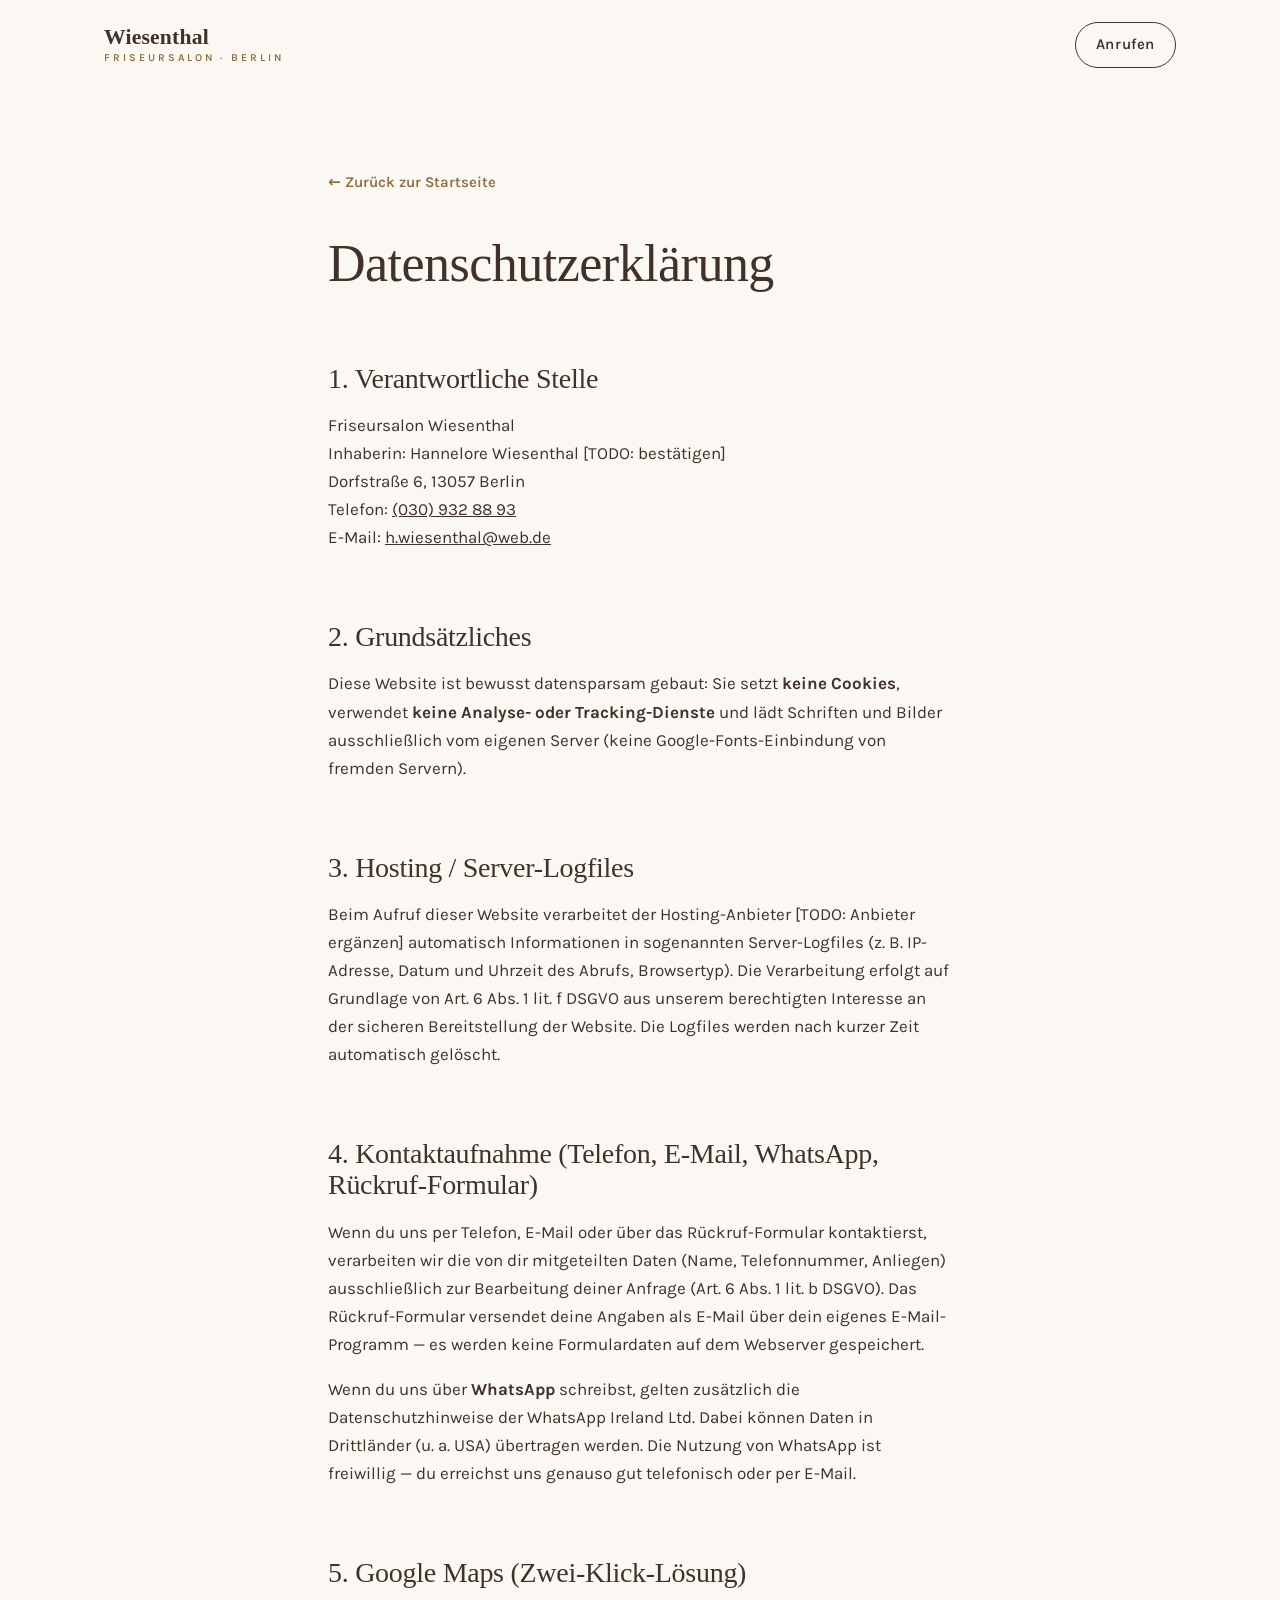
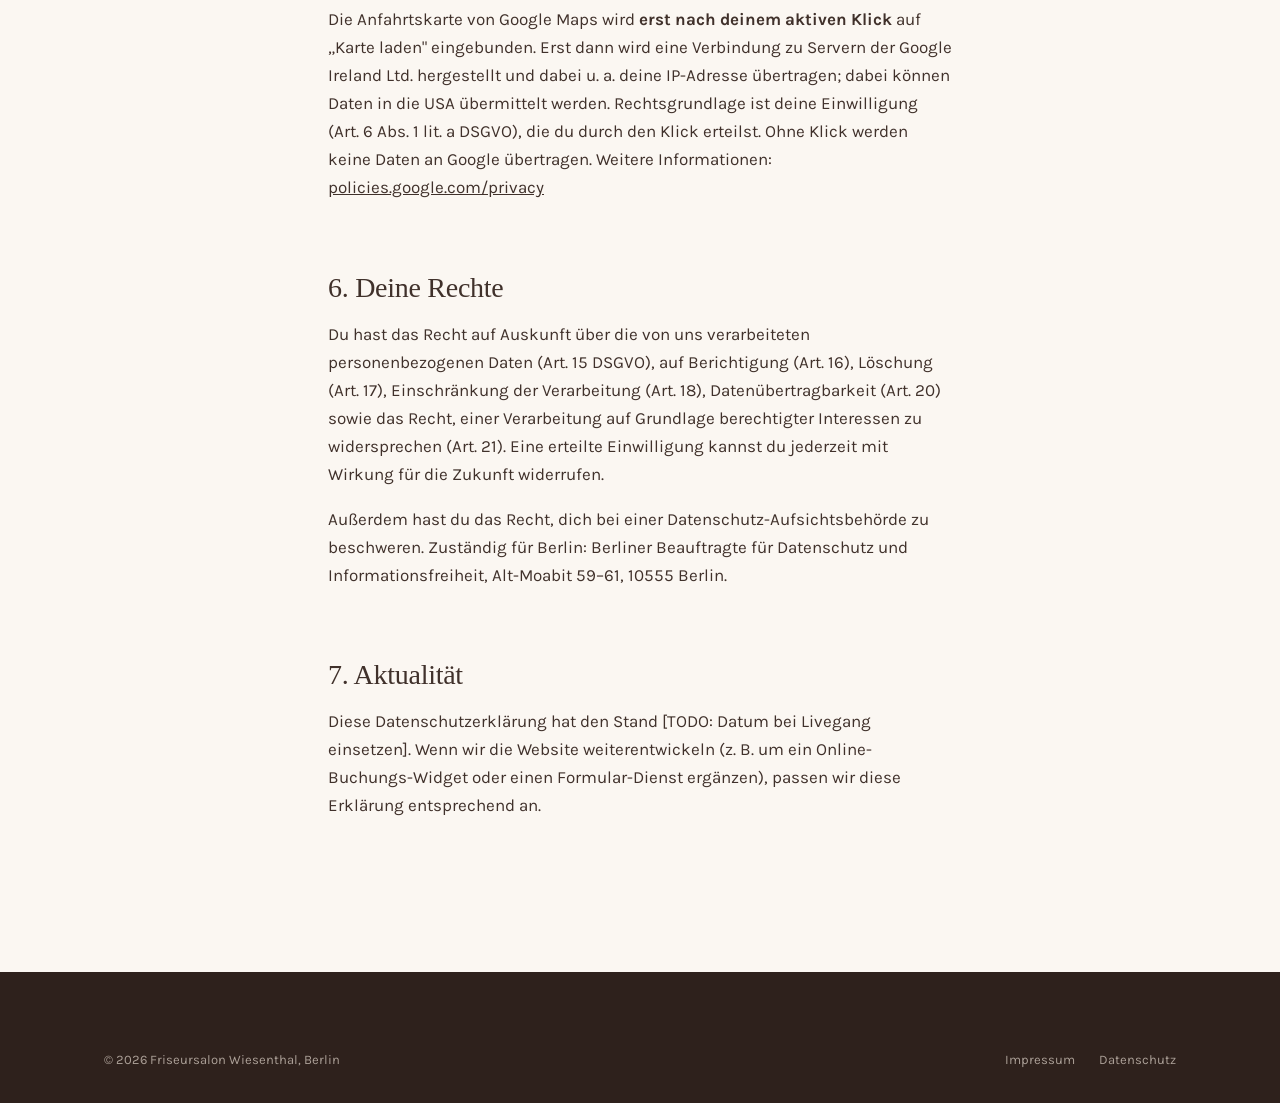
==== datenschutz.html @ a9b978da "Relaunch: Website Friseursalon Wiesenthal als statischer One-Pager - Design-System: Porzellan/Puderr" ====
<!DOCTYPE html>
<html lang="de">
<head>
  <meta charset="UTF-8">
  <meta name="viewport" content="width=device-width, initial-scale=1.0">
  <title>Datenschutzerklärung — Friseursalon Wiesenthal, Berlin-Falkenberg</title>
  <meta name="description" content="Datenschutzerklärung des Friseursalons Wiesenthal, Dorfstraße 6, 13057 Berlin-Falkenberg.">
  <meta name="robots" content="noindex, follow">
  <link rel="icon" href="favicon.svg" type="image/svg+xml">
  <link rel="stylesheet" href="css/style.css">
</head>
<body>

  <a class="skip-link" href="#main">Zum Inhalt springen</a>

  <header class="site-header">
    <div class="wrap header-inner">
      <a class="logo" href="index.html">
        Wiesenthal
        <span class="logo-sub">Friseursalon · Berlin</span>
      </a>
      <div class="header-ctas">
        <a class="btn btn--ghost tel-tooltip" href="tel:+49309328893" data-tel="(030) 932 88 93">Anrufen</a>
      </div>
    </div>
  </header>

  <main id="main" class="legal-page">
    <div class="wrap">
      <a class="back-link" href="index.html">← Zurück zur Startseite</a>
      <h1>Datenschutzerklärung</h1>

      <!-- TODO: KLÄREN MIT KUNDIN — Datenschutzerklärung der alten Seite war nicht
           abrufbar. Diese Fassung ist auf die tatsächlich eingesetzte Technik dieser
           Website zugeschnitten (keine Cookies, kein Tracking, Google Maps nur per
           Zwei-Klick, Formular per E-Mail). Vor Livegang rechtlich prüfen lassen und
           den Hosting-Anbieter ergänzen! -->

      <h2>1. Verantwortliche Stelle</h2>
      <p>
        Friseursalon Wiesenthal<br>
        Inhaberin: Hannelore Wiesenthal [TODO: bestätigen]<br>
        Dorfstraße 6, 13057 Berlin<br>
        Telefon: <a href="tel:+49309328893">(030) 932 88 93</a><br>
        E-Mail: <a href="mailto:h.wiesenthal@web.de">h.wiesenthal@web.de</a>
      </p>

      <h2>2. Grundsätzliches</h2>
      <p>
        Diese Website ist bewusst datensparsam gebaut: Sie setzt <strong>keine
        Cookies</strong>, verwendet <strong>keine Analyse- oder Tracking-Dienste</strong>
        und lädt Schriften und Bilder ausschließlich vom eigenen Server
        (keine Google-Fonts-Einbindung von fremden Servern).
      </p>

      <h2>3. Hosting / Server-Logfiles</h2>
      <!-- TODO: KLÄREN MIT KUNDIN — Hosting-Anbieter benennen und ggf. AV-Vertrag erwähnen -->
      <p>
        Beim Aufruf dieser Website verarbeitet der Hosting-Anbieter
        [TODO: Anbieter ergänzen] automatisch Informationen in sogenannten
        Server-Logfiles (z. B. IP-Adresse, Datum und Uhrzeit des Abrufs, Browsertyp).
        Die Verarbeitung erfolgt auf Grundlage von Art. 6 Abs. 1 lit. f DSGVO aus
        unserem berechtigten Interesse an der sicheren Bereitstellung der Website.
        Die Logfiles werden nach kurzer Zeit automatisch gelöscht.
      </p>

      <h2>4. Kontaktaufnahme (Telefon, E-Mail, WhatsApp, Rückruf-Formular)</h2>
      <p>
        Wenn du uns per Telefon, E-Mail oder über das Rückruf-Formular kontaktierst,
        verarbeiten wir die von dir mitgeteilten Daten (Name, Telefonnummer, Anliegen)
        ausschließlich zur Bearbeitung deiner Anfrage (Art. 6 Abs. 1 lit. b DSGVO).
        Das Rückruf-Formular versendet deine Angaben als E-Mail über dein eigenes
        E-Mail-Programm — es werden keine Formulardaten auf dem Webserver gespeichert.
      </p>
      <p>
        Wenn du uns über <strong>WhatsApp</strong> schreibst, gelten zusätzlich die
        Datenschutzhinweise der WhatsApp Ireland Ltd. Dabei können Daten in Drittländer
        (u. a. USA) übertragen werden. Die Nutzung von WhatsApp ist freiwillig —
        du erreichst uns genauso gut telefonisch oder per E-Mail.
      </p>

      <h2>5. Google Maps (Zwei-Klick-Lösung)</h2>
      <p>
        Die Anfahrtskarte von Google Maps wird <strong>erst nach deinem aktiven
        Klick</strong> auf „Karte laden" eingebunden. Erst dann wird eine Verbindung
        zu Servern der Google Ireland Ltd. hergestellt und dabei u. a. deine
        IP-Adresse übertragen; dabei können Daten in die USA übermittelt werden.
        Rechtsgrundlage ist deine Einwilligung (Art. 6 Abs. 1 lit. a DSGVO), die du
        durch den Klick erteilst. Ohne Klick werden keine Daten an Google übertragen.
        Weitere Informationen: <a href="https://policies.google.com/privacy?hl=de" target="_blank" rel="noopener">policies.google.com/privacy</a>
      </p>

      <h2>6. Deine Rechte</h2>
      <p>
        Du hast das Recht auf Auskunft über die von uns verarbeiteten personenbezogenen
        Daten (Art. 15 DSGVO), auf Berichtigung (Art. 16), Löschung (Art. 17),
        Einschränkung der Verarbeitung (Art. 18), Datenübertragbarkeit (Art. 20) sowie
        das Recht, einer Verarbeitung auf Grundlage berechtigter Interessen zu
        widersprechen (Art. 21). Eine erteilte Einwilligung kannst du jederzeit mit
        Wirkung für die Zukunft widerrufen.
      </p>
      <p>
        Außerdem hast du das Recht, dich bei einer Datenschutz-Aufsichtsbehörde zu
        beschweren. Zuständig für Berlin: Berliner Beauftragte für Datenschutz und
        Informationsfreiheit, Alt-Moabit 59–61, 10555 Berlin.
      </p>

      <h2>7. Aktualität</h2>
      <p>
        Diese Datenschutzerklärung hat den Stand [TODO: Datum bei Livegang einsetzen].
        Wenn wir die Website weiterentwickeln (z. B. um ein Online-Buchungs-Widget
        oder einen Formular-Dienst ergänzen), passen wir diese Erklärung entsprechend an.
      </p>
    </div>
  </main>

  <footer class="site-footer">
    <div class="wrap">
      <div class="footer-meta" style="border-top: 0; padding-top: 0">
        <p style="margin:0">© 2026 Friseursalon Wiesenthal, Berlin</p>
        <nav aria-label="Rechtliches">
          <a href="impressum.html">Impressum</a>
          <a href="datenschutz.html" aria-current="page">Datenschutz</a>
        </nav>
      </div>
    </div>
  </footer>

</body>
</html>
---- css/style.css ----
/* =====================================================================
   Friseursalon Wiesenthal — Berlin-Falkenberg
   Design-System: „Der kleine Urlaub beim Friseur"
   Porzellan · Puderrosé · Espresso · Champagner-Gold (nur Mikro-Details)
   ===================================================================== */

/* ---------- Fonts (self-hosted, DSGVO-konform — keine externen Requests) */
@font-face {
  font-family: 'Fraunces';
  src: url('../assets/fonts/fraunces-var.woff2') format('woff2-variations');
  font-weight: 300 700;
  font-style: normal;
  font-display: swap;
}
@font-face {
  font-family: 'Fraunces';
  src: url('../assets/fonts/fraunces-italic-var.woff2') format('woff2-variations');
  font-weight: 300 700;
  font-style: italic;
  font-display: swap;
}
@font-face {
  font-family: 'Karla';
  src: url('../assets/fonts/karla-var.woff2') format('woff2-variations');
  font-weight: 300 800;
  font-style: normal;
  font-display: swap;
}
@font-face {
  font-family: 'Great Vibes';
  src: url('../assets/fonts/great-vibes.woff2') format('woff2');
  font-weight: 400;
  font-style: normal;
  font-display: swap;
}

/* ---------- Design-Tokens */
:root {
  /* Farben */
  --porzellan: #FBF7F2;        /* Basis — warmes, sehr helles Porzellan */
  --porzellan-tief: #F5EDE4;   /* Sektions-Wechselton */
  --blush: #EDD9D2;            /* Puderrosé — Flächen hinter Bildern */
  --blush-hell: #F5E8E3;       /* Hover-Zustände, zarte Flächen */
  --blush-tief: #DDBFB4;       /* Bild-Hintergründe, Akzentflächen */
  --espresso: #40312B;         /* Text — warmes Espresso, kein Schwarz */
  --espresso-tief: #2E211C;    /* Footer, dunkle Flächen */
  --espresso-soft: #6E5A50;    /* Sekundärtext */
  --gold: #A8875A;             /* Champagner-Gold — NUR Linien, Icons, Sterne */
  --gold-text: #8A6D42;        /* Gold für kleinen Text (AA-tauglich auf Porzellan) */
  --linie: #E5D8CB;            /* Hairlines */

  /* Typografie */
  --font-display: 'Fraunces', Georgia, 'Times New Roman', serif;
  --font-body: 'Karla', 'Segoe UI', system-ui, sans-serif;
  --font-script: 'Great Vibes', cursive;

  /* Skala (fluid) */
  --text-xs: 0.8125rem;
  --text-sm: 0.9375rem;
  --text-base: 1.0625rem;
  --text-lg: clamp(1.125rem, 1rem + 0.6vw, 1.375rem);
  --text-h3: clamp(1.375rem, 1.2rem + 0.9vw, 1.75rem);
  --text-h2: clamp(2rem, 1.5rem + 2.2vw, 3.25rem);
  --text-h1: clamp(2.5rem, 1.8rem + 3.6vw, 4.5rem);

  /* Rhythmus */
  --space-section: clamp(4.5rem, 3rem + 7vw, 8.5rem);
  --content-max: 72rem;
  --pad-x: clamp(1.25rem, 4vw, 2.5rem);

  /* Signature: die Arch-Maske — „Tür in die Wohlfühloase" */
  --arch: 999px 999px 24px 24px / 55% 55% 24px 24px;

  /* Motion (Prinzip: kurz, ease-out, transform/opacity, Feedback statt Show) */
  --ease-out: cubic-bezier(0.22, 1, 0.36, 1);
  --dur-fast: 150ms;
  --dur-base: 200ms;
  --dur-reveal: 250ms;
}

/* ---------- Reset & Basis */
*, *::before, *::after { box-sizing: border-box; }

html {
  scroll-behavior: smooth;
  /* Sticky-Header-Höhe bei Anker-Sprüngen berücksichtigen */
  scroll-padding-top: 5.5rem;
}

body {
  margin: 0;
  font-family: var(--font-body);
  font-size: var(--text-base);
  font-weight: 400;
  line-height: 1.65;
  color: var(--espresso);
  background: var(--porzellan);
  -webkit-font-smoothing: antialiased;
  text-rendering: optimizeLegibility;
}

img { max-width: 100%; height: auto; display: block; }

h1, h2, h3 {
  font-family: var(--font-display);
  font-weight: 500;
  line-height: 1.12;
  margin: 0 0 0.6em;
  letter-spacing: -0.01em;
}
h1 { font-size: var(--text-h1); }
h2 { font-size: var(--text-h2); }
h3 { font-size: var(--text-h3); }

p { margin: 0 0 1em; }
a { color: inherit; }

/* Sichtbarer Fokus-Ring — überall, warm statt Browser-Blau */
:focus-visible {
  outline: 2px solid var(--gold-text);
  outline-offset: 3px;
  border-radius: 2px;
}

::selection { background: var(--blush); color: var(--espresso-tief); }

/* Skip-Link */
.skip-link {
  position: absolute;
  top: -100%;
  left: 1rem;
  z-index: 200;
  padding: 0.6rem 1.2rem;
  background: var(--espresso);
  color: var(--porzellan);
  border-radius: 999px;
  text-decoration: none;
}
.skip-link:focus { top: 0.75rem; }

.wrap {
  max-width: var(--content-max);
  margin-inline: auto;
  padding-inline: var(--pad-x);
}

/* Script-Akzent — NUR für einzelne emotionale Worte */
.script {
  font-family: var(--font-script);
  font-weight: 400;
  font-style: normal;
  letter-spacing: 0;
  color: var(--gold-text);
}

/* Sektions-Eyebrow: kleine Gold-Zeile über Headlines */
.eyebrow {
  display: inline-flex;
  align-items: center;
  gap: 0.75rem;
  font-size: var(--text-xs);
  font-weight: 600;
  letter-spacing: 0.22em;
  text-transform: uppercase;
  color: var(--gold-text);
  margin-bottom: 1.1rem;
}
.eyebrow::before {
  content: '';
  width: 2.25rem;
  height: 1px;
  background: var(--gold);
}

section { padding-block: var(--space-section); }

/* ---------- Scroll-Reveal (JS setzt .is-visible; einmalig) */
.reveal {
  opacity: 0;
  transform: translateY(12px);
  transition: opacity var(--dur-reveal) var(--ease-out), transform var(--dur-reveal) var(--ease-out);
}
.reveal.is-visible { opacity: 1; transform: none; }
/* Ohne JS: alles sichtbar */
.no-js .reveal { opacity: 1; transform: none; }

/* =====================================================================
   BUTTONS
   ===================================================================== */
.btn {
  display: inline-flex;
  align-items: center;
  justify-content: center;
  gap: 0.55rem;
  padding: 0.85rem 1.75rem;
  border: 1px solid transparent;
  border-radius: 999px;
  font-family: var(--font-body);
  font-size: var(--text-sm);
  font-weight: 600;
  letter-spacing: 0.04em;
  text-decoration: none;
  cursor: pointer;
  background: none;
  color: var(--espresso);
  transition: transform var(--dur-fast) var(--ease-out),
              box-shadow var(--dur-fast) var(--ease-out),
              background-color var(--dur-fast) var(--ease-out),
              border-color var(--dur-fast) var(--ease-out);
}
.btn:hover {
  transform: translateY(-2px);
  box-shadow: 0 10px 24px -12px rgba(64, 49, 43, 0.35);
}
.btn:active { transform: translateY(0); box-shadow: 0 3px 10px -8px rgba(64, 49, 43, 0.3); }

.btn--primary { background: var(--espresso); color: var(--porzellan); }
.btn--primary:hover { background: var(--espresso-tief); }

.btn--ghost { border-color: var(--espresso); }
.btn--ghost:hover { background: var(--blush-hell); }

.btn--light { background: var(--porzellan); color: var(--espresso); }

.btn .icon { width: 1.05em; height: 1.05em; flex: none; }

/* Desktop-Tooltip am Anruf-Button: Nummer sichtbar & kopierbar */
.tel-tooltip { position: relative; }
.tel-tooltip::after {
  content: attr(data-tel);
  position: absolute;
  top: calc(100% + 0.6rem);
  left: 50%;
  translate: -50% 4px;
  padding: 0.4rem 0.9rem;
  background: var(--espresso-tief);
  color: var(--porzellan);
  font-size: var(--text-xs);
  letter-spacing: 0.08em;
  white-space: nowrap;
  border-radius: 999px;
  opacity: 0;
  pointer-events: none;
  transition: opacity var(--dur-fast) var(--ease-out), translate var(--dur-fast) var(--ease-out);
}
@media (hover: hover) {
  .tel-tooltip:hover::after, .tel-tooltip:focus-visible::after {
    opacity: 1;
    translate: -50% 0;
  }
}

/* =====================================================================
   HEADER (sticky, schrumpft beim Scrollen)
   ===================================================================== */
.site-header {
  position: sticky;
  top: 0;
  z-index: 100;
  background: rgba(251, 247, 242, 0.92);
  backdrop-filter: blur(10px);
  -webkit-backdrop-filter: blur(10px);
  border-bottom: 1px solid transparent;
  transition: border-color var(--dur-base) var(--ease-out);
}
.site-header.is-scrolled { border-bottom-color: var(--linie); }

.header-inner {
  display: flex;
  align-items: center;
  justify-content: space-between;
  gap: 1.5rem;
  padding-block: 1.35rem;
  transition: padding var(--dur-base) var(--ease-out);
}
.site-header.is-scrolled .header-inner { padding-block: 0.8rem; }

.logo {
  font-family: var(--font-display);
  font-size: 1.35rem;
  font-weight: 600;
  letter-spacing: 0.01em;
  text-decoration: none;
  line-height: 1.1;
}
.logo .logo-sub {
  display: block;
  font-family: var(--font-body);
  font-size: 0.66rem;
  font-weight: 600;
  letter-spacing: 0.28em;
  text-transform: uppercase;
  color: var(--gold-text);
  margin-top: 0.15rem;
}

.main-nav ul {
  display: flex;
  gap: clamp(1rem, 2.5vw, 2.25rem);
  list-style: none;
  margin: 0;
  padding: 0;
}
.main-nav a {
  position: relative;
  text-decoration: none;
  font-size: var(--text-sm);
  font-weight: 500;
  letter-spacing: 0.05em;
  padding-block: 0.35rem;
}
.main-nav a::after {
  content: '';
  position: absolute;
  left: 0; right: 0; bottom: 0;
  height: 1px;
  background: var(--gold);
  transform: scaleX(0);
  transform-origin: left;
  transition: transform var(--dur-base) var(--ease-out);
}
.main-nav a:hover::after { transform: scaleX(1); }

.header-ctas { display: flex; align-items: center; gap: 0.6rem; }
.header-ctas .btn { padding: 0.6rem 1.25rem; }

/* Mobile Navigation */
.nav-toggle {
  display: none;
  flex-direction: column;
  justify-content: center;
  gap: 5px;
  width: 44px;
  height: 44px;
  padding: 10px;
  background: none;
  border: 0;
  cursor: pointer;
}
.nav-toggle span {
  display: block;
  height: 2px;
  background: var(--espresso);
  border-radius: 2px;
  transition: transform var(--dur-base) var(--ease-out), opacity var(--dur-fast) var(--ease-out);
}
.nav-toggle[aria-expanded="true"] span:nth-child(1) { transform: translateY(7px) rotate(45deg); }
.nav-toggle[aria-expanded="true"] span:nth-child(2) { opacity: 0; }
.nav-toggle[aria-expanded="true"] span:nth-child(3) { transform: translateY(-7px) rotate(-45deg); }

@media (max-width: 56rem) {
  .nav-toggle { display: flex; }
  .header-ctas .btn--wa, .header-ctas .btn-label { display: none; }
  .header-ctas .btn { padding: 0.6rem 0.85rem; }
  .main-nav {
    position: absolute;
    top: 100%;
    left: 0; right: 0;
    background: var(--porzellan);
    border-bottom: 1px solid var(--linie);
    padding: 0.75rem var(--pad-x) 1.5rem;
    opacity: 0;
    transform: translateY(-6px);
    visibility: hidden;
    transition: opacity var(--dur-base) var(--ease-out), transform var(--dur-base) var(--ease-out), visibility 0s linear var(--dur-base);
  }
  .main-nav.is-open {
    opacity: 1;
    transform: none;
    visibility: visible;
    transition: opacity var(--dur-base) var(--ease-out), transform var(--dur-base) var(--ease-out);
  }
  .main-nav ul { flex-direction: column; gap: 0; }
  .main-nav a {
    display: block;
    padding: 0.85rem 0;
    font-size: 1.1rem;
    font-family: var(--font-display);
    border-bottom: 1px solid var(--linie);
  }
  .main-nav a::after { display: none; }
}

/* =====================================================================
   HERO
   ===================================================================== */
.hero {
  position: relative;
  min-height: clamp(34rem, 92svh, 52rem);
  display: flex;
  align-items: center;
  padding-block: clamp(5rem, 10vh, 8rem);
  overflow: hidden;
  isolation: isolate;
}
.hero-media {
  position: absolute;
  inset: 0;
  z-index: -2;
}
.hero-media img {
  width: 100%;
  height: 100%;
  object-fit: cover;
}
/* Weicher Ivory-Verlauf über dem Bild — Lesbarkeit links */
.hero::before {
  content: '';
  position: absolute;
  inset: 0;
  z-index: -1;
  background:
    linear-gradient(105deg, rgba(251, 247, 242, 0.96) 0%, rgba(251, 247, 242, 0.82) 38%, rgba(251, 247, 242, 0.25) 72%, rgba(251, 247, 242, 0.05) 100%),
    linear-gradient(to top, rgba(251, 247, 242, 0.85) 0%, rgba(251, 247, 242, 0) 30%);
}

.hero-content { max-width: 38rem; }

.hero-kicker {
  font-family: var(--font-script);
  font-size: clamp(1.6rem, 1.2rem + 1.6vw, 2.4rem);
  color: var(--gold-text);
  display: block;
  margin-bottom: 0.4rem;
  /* Script-Zeile über der Headline */
}
.hero h1 { margin-bottom: 0.5em; }
.hero h1 .script {
  font-size: 1.18em;
  line-height: 0.9;
  display: inline-block;
  padding-right: 0.12em; /* Great-Vibes-Schwung nicht abschneiden */
}
.hero-sub {
  font-size: var(--text-lg);
  color: var(--espresso-soft);
  max-width: 30rem;
  margin-bottom: 2rem;
}
.hero-ctas { display: flex; flex-wrap: wrap; gap: 0.8rem; margin-bottom: 2.25rem; }

/* Trust-Element: echte Google-Rezension */
.hero-trust {
  display: flex;
  align-items: flex-start;
  gap: 0.9rem;
  max-width: 30rem;
  padding-top: 1.5rem;
  border-top: 1px solid var(--linie);
}
.stars { display: inline-flex; gap: 2px; flex: none; margin-top: 0.2rem; }
.stars svg { width: 15px; height: 15px; fill: var(--gold); }
.hero-trust blockquote { margin: 0; font-size: var(--text-sm); }
.hero-trust cite {
  display: block;
  margin-top: 0.3rem;
  font-style: normal;
  font-size: var(--text-xs);
  letter-spacing: 0.06em;
  color: var(--espresso-soft);
}

/* Hero-Load-Sequenz: JS entfernt .is-loading vom body */
.hero-media img {
  transition: transform 600ms var(--ease-out), opacity 600ms var(--ease-out);
}
.is-loading .hero-media img { opacity: 0; transform: scale(1.03); }
.hero-seq {
  transition: transform 400ms var(--ease-out), opacity 400ms var(--ease-out);
  transition-delay: calc(180ms + var(--seq, 0) * 80ms);
}
.is-loading .hero-seq { opacity: 0; transform: translateY(16px); }

/* =====================================================================
   SALON / ÜBER UNS
   ===================================================================== */
.salon-grid {
  display: grid;
  grid-template-columns: minmax(0, 1.05fr) minmax(0, 1fr);
  gap: clamp(2.5rem, 5vw, 5.5rem);
  align-items: center;
}
.salon-text .lead {
  font-family: var(--font-display);
  font-size: var(--text-lg);
  font-style: italic;
  color: var(--espresso-soft);
}

/* Versetzte Arch-Bilder mit Puderrosé-Fläche dahinter */
.salon-visual {
  position: relative;
  display: grid;
  grid-template-columns: repeat(12, 1fr);
  align-items: end;
}
.salon-visual::before {
  content: '';
  position: absolute;
  inset: 12% -6% -8% 20%;
  background: var(--blush);
  border-radius: var(--arch);
  z-index: 0;
}
.arch {
  border-radius: var(--arch);
  overflow: hidden;
  background: var(--blush-hell);
}
.arch img { width: 100%; height: 100%; object-fit: cover; }
.salon-visual .arch-a { grid-column: 1 / 8; grid-row: 1; z-index: 1; aspect-ratio: 4 / 5.4; }
.salon-visual .arch-b { grid-column: 7 / 13; grid-row: 1; z-index: 2; aspect-ratio: 4 / 5.4; margin-bottom: -14%; box-shadow: 0 24px 48px -24px rgba(64, 49, 43, 0.35); }

.usp-list {
  list-style: none;
  margin: 2.25rem 0 0;
  padding: 0;
  display: grid;
  gap: 0.9rem;
}
.usp-list li { display: flex; align-items: center; gap: 0.9rem; font-weight: 500; }
.usp-list .icon {
  width: 2.4rem; height: 2.4rem;
  flex: none;
  display: grid;
  place-items: center;
  border: 1px solid var(--gold);
  border-radius: 50%;
  color: var(--gold-text);
}
.usp-list .icon svg { width: 1.1rem; height: 1.1rem; }

.motto {
  margin-top: 2.5rem;
  padding: 1.5rem 1.75rem;
  background: var(--blush-hell);
  border-radius: 20px;
  font-family: var(--font-display);
  font-style: italic;
  font-size: var(--text-lg);
  color: var(--espresso);
}
.motto p { margin: 0; }

@media (max-width: 56rem) {
  .salon-grid { grid-template-columns: 1fr; }
  .salon-visual { margin-top: 1rem; max-width: 30rem; }
}

/* =====================================================================
   LEISTUNGEN — nummerierte, expandierende Liste
   ===================================================================== */
.services { background: var(--porzellan-tief); }
.services-intro { max-width: 44rem; margin-bottom: 3rem; }

.service-list { border-top: 1px solid var(--linie); }
.service-item { border-bottom: 1px solid var(--linie); }

.service-trigger {
  display: grid;
  grid-template-columns: auto 1fr auto auto;
  align-items: baseline;
  gap: clamp(1rem, 3vw, 2.5rem);
  width: 100%;
  padding: 1.6rem 0.25rem;
  background: none;
  border: 0;
  cursor: pointer;
  text-align: left;
  font-family: inherit;
  color: inherit;
  transition: background-color var(--dur-fast) var(--ease-out);
}
.service-trigger:hover { background: var(--blush-hell); }

.service-no {
  font-family: var(--font-display);
  font-size: var(--text-sm);
  color: var(--gold-text);
  font-variant-numeric: tabular-nums;
}
.service-name {
  font-family: var(--font-display);
  font-size: var(--text-h3);
  font-weight: 500;
  line-height: 1.15;
}
.service-price {
  font-size: var(--text-sm);
  font-weight: 600;
  letter-spacing: 0.04em;
  color: var(--espresso-soft);
  white-space: nowrap;
}
.service-chevron {
  align-self: center;
  width: 2.2rem; height: 2.2rem;
  display: grid;
  place-items: center;
  border: 1px solid var(--linie);
  border-radius: 50%;
  transition: transform var(--dur-base) var(--ease-out), border-color var(--dur-fast) var(--ease-out);
}
.service-chevron svg { width: 0.9rem; height: 0.9rem; }
.service-trigger[aria-expanded="true"] .service-chevron {
  transform: rotate(180deg);
  border-color: var(--gold);
}

/* Höhen-Animation über grid-template-rows (kein max-height-Hack) */
.service-panel {
  display: grid;
  grid-template-rows: 0fr;
  transition: grid-template-rows var(--dur-base) var(--ease-out);
}
.service-panel > div { overflow: hidden; }
.service-panel.is-open { grid-template-rows: 1fr; }
.service-body {
  padding: 0 0.25rem 1.75rem;
  max-width: 42rem;
  color: var(--espresso-soft);
}
.service-body ul { margin: 0.5rem 0 0; padding-left: 1.2rem; }
.service-body li { margin-bottom: 0.25rem; }

@media (max-width: 40rem) {
  .service-trigger { grid-template-columns: auto 1fr auto; }
  .service-price { grid-column: 2; grid-row: 2; justify-self: start; }
  .service-chevron { grid-row: 1 / 3; }
}

/* =====================================================================
   TEAM — Desktop-Grid, Mobile-Scroll-Snap-Karussell
   ===================================================================== */
.team-head { display: flex; align-items: flex-end; justify-content: space-between; gap: 2rem; margin-bottom: 3rem; }

.team-track {
  display: grid;
  grid-template-columns: repeat(4, 1fr);
  gap: clamp(1.25rem, 2.5vw, 2rem);
}
.team-card { text-align: center; }
.team-card .arch { aspect-ratio: 3 / 3.9; margin-bottom: 1.1rem; background: var(--blush); }
.team-card .arch img { transition: transform var(--dur-base) var(--ease-out); }
@media (hover: hover) {
  .team-card:hover .arch img { transform: scale(1.04); }
}
.team-name {
  font-family: var(--font-display);
  font-size: 1.3rem;
  font-weight: 500;
  margin: 0 0 0.15rem;
}
.team-role {
  font-size: var(--text-xs);
  letter-spacing: 0.16em;
  text-transform: uppercase;
  color: var(--gold-text);
  margin: 0;
}

.carousel-dots {
  display: none;
  justify-content: center;
  gap: 0.5rem;
  margin-top: 1.5rem;
}
.carousel-dots button {
  width: 8px; height: 8px;
  padding: 0;
  border: 0;
  border-radius: 50%;
  background: var(--linie);
  cursor: pointer;
  transition: background-color var(--dur-fast) var(--ease-out), transform var(--dur-fast) var(--ease-out);
}
.carousel-dots button.is-active { background: var(--gold); transform: scale(1.25); }

@media (max-width: 56rem) {
  /* Natives Scroll-Snap-Karussell; angeschnittene Folgekarte als Swipe-Hinweis */
  .team-track {
    display: flex;
    overflow-x: auto;
    scroll-snap-type: x mandatory;
    gap: 1rem;
    margin-inline: calc(-1 * var(--pad-x));
    padding-inline: var(--pad-x);
    padding-bottom: 0.5rem;
    -webkit-overflow-scrolling: touch;
    scrollbar-width: none;
  }
  .team-track::-webkit-scrollbar { display: none; }
  .team-card { flex: 0 0 78%; scroll-snap-align: center; }
  .carousel-dots { display: flex; }
}

/* =====================================================================
   GALERIE — Vorher/Nachher-Slider + Grid
   ===================================================================== */
.gallery { background: var(--porzellan-tief); }

.ba-grid {
  display: grid;
  grid-template-columns: 1fr 1fr;
  gap: clamp(1.5rem, 3vw, 2.5rem);
  margin-bottom: clamp(2.5rem, 5vw, 4rem);
}
.ba-slider {
  position: relative;
  border-radius: 20px;
  overflow: hidden;
  aspect-ratio: 9 / 6.4;
  touch-action: pan-y;
  cursor: ew-resize;
  background: var(--blush-hell);
}
.ba-slider img {
  position: absolute;
  inset: 0;
  width: 100%; height: 100%;
  object-fit: cover;
  pointer-events: none;
}
.ba-after { clip-path: inset(0 0 0 var(--split, 50%)); }
.ba-handle {
  position: absolute;
  top: 0; bottom: 0;
  left: var(--split, 50%);
  width: 2px;
  margin-left: -1px;
  background: var(--porzellan);
  box-shadow: 0 0 12px rgba(46, 33, 28, 0.35);
}
.ba-handle::after {
  content: '';
  position: absolute;
  top: 50%; left: 50%;
  translate: -50% -50%;
  width: 44px; height: 44px;
  border-radius: 50%;
  background: var(--porzellan);
  box-shadow: 0 4px 16px rgba(46, 33, 28, 0.3);
  background-image: url("data:image/svg+xml,%3Csvg xmlns='http://www.w3.org/2000/svg' viewBox='0 0 24 24' fill='none' stroke='%2340312B' stroke-width='2' stroke-linecap='round' stroke-linejoin='round'%3E%3Cpath d='M8 8 4 12l4 4M16 8l4 4-4 4'/%3E%3C/svg%3E");
  background-size: 20px;
  background-position: center;
  background-repeat: no-repeat;
}
/* Einmaliger, dezenter Puls beim ersten Viewport-Eintritt (JS setzt .pulse) */
@keyframes handle-pulse {
  0%, 100% { box-shadow: 0 4px 16px rgba(46, 33, 28, 0.3); }
  50% { box-shadow: 0 4px 16px rgba(46, 33, 28, 0.3), 0 0 0 12px rgba(168, 135, 90, 0.25); }
}
.ba-slider.pulse .ba-handle::after { animation: handle-pulse 1.1s var(--ease-out) 2; }

.ba-label {
  position: absolute;
  bottom: 0.9rem;
  padding: 0.25rem 0.8rem;
  border-radius: 999px;
  background: rgba(251, 247, 242, 0.85);
  font-size: var(--text-xs);
  font-weight: 600;
  letter-spacing: 0.14em;
  text-transform: uppercase;
}
.ba-label--before { left: 0.9rem; }
.ba-label--after { right: 0.9rem; }

.gallery-grid {
  display: grid;
  grid-template-columns: repeat(4, 1fr);
  gap: clamp(1rem, 2vw, 1.75rem);
}
.gallery-grid .arch { aspect-ratio: 7 / 8.8; }
.gallery-grid .arch img { transition: transform var(--dur-base) var(--ease-out); }
@media (hover: hover) {
  .gallery-grid .arch:hover img { transform: scale(1.04); }
}

@media (max-width: 56rem) {
  .ba-grid { grid-template-columns: 1fr; }
  .gallery-grid {
    display: flex;
    overflow-x: auto;
    scroll-snap-type: x mandatory;
    gap: 1rem;
    margin-inline: calc(-1 * var(--pad-x));
    padding-inline: var(--pad-x);
    scrollbar-width: none;
  }
  .gallery-grid::-webkit-scrollbar { display: none; }
  .gallery-grid .arch { flex: 0 0 62%; scroll-snap-align: center; }
}

/* =====================================================================
   STIMMEN / GOOGLE
   ===================================================================== */
.voices { text-align: center; }
.voices .wrap { max-width: 52rem; }
.big-quote {
  position: relative;
  margin: 0 0 2rem;
  padding-top: 3.5rem;
}
.big-quote::before {
  content: '\201E';
  position: absolute;
  top: -1.2rem;
  left: 50%;
  translate: -50%;
  font-family: var(--font-script);
  font-size: 7rem;
  line-height: 1;
  color: var(--blush-tief);
  pointer-events: none;
}
.big-quote p {
  font-family: var(--font-display);
  font-style: italic;
  font-size: clamp(1.4rem, 1.1rem + 1.6vw, 2.1rem);
  line-height: 1.35;
  margin-bottom: 1.5rem;
}
.big-quote .stars { justify-content: center; display: flex; margin-bottom: 1rem; }
.big-quote .stars svg { width: 18px; height: 18px; }
.big-quote cite {
  font-style: normal;
  font-size: var(--text-sm);
  letter-spacing: 0.08em;
  color: var(--espresso-soft);
}

/* =====================================================================
   FAQ
   ===================================================================== */
.faq .wrap { max-width: 46rem; }
.faq-list { border-top: 1px solid var(--linie); margin-top: 3rem; }
.faq-item { border-bottom: 1px solid var(--linie); }
.faq-trigger {
  display: flex;
  align-items: center;
  justify-content: space-between;
  gap: 1.5rem;
  width: 100%;
  padding: 1.35rem 0.25rem;
  background: none;
  border: 0;
  cursor: pointer;
  text-align: left;
  font-family: var(--font-display);
  font-size: 1.2rem;
  font-weight: 500;
  color: inherit;
  transition: color var(--dur-fast) var(--ease-out);
}
.faq-trigger:hover { color: var(--gold-text); }
.faq-trigger .service-chevron { flex: none; }
.faq-trigger[aria-expanded="true"] .service-chevron { transform: rotate(180deg); border-color: var(--gold); }
.faq-panel {
  display: grid;
  grid-template-rows: 0fr;
  transition: grid-template-rows var(--dur-base) var(--ease-out);
}
.faq-panel > div { overflow: hidden; }
.faq-panel.is-open { grid-template-rows: 1fr; }
.faq-body { padding: 0 0.25rem 1.5rem; color: var(--espresso-soft); }
.faq-body p:last-child { margin-bottom: 0; }

/* =====================================================================
   KONTAKT / BUCHUNG
   ===================================================================== */
.contact { background: var(--blush-hell); }
.contact-grid {
  display: grid;
  grid-template-columns: minmax(0, 1.1fr) minmax(0, 1fr);
  gap: clamp(2.5rem, 5vw, 5rem);
  align-items: start;
}

.callback-card {
  background: var(--porzellan);
  border-radius: 24px;
  padding: clamp(1.75rem, 4vw, 2.75rem);
  box-shadow: 0 24px 60px -32px rgba(64, 49, 43, 0.25);
}
.callback-card h3 { margin-bottom: 0.4rem; }
.callback-card > p { color: var(--espresso-soft); margin-bottom: 1.75rem; }

.field { margin-bottom: 1.15rem; }
.field label {
  display: block;
  font-size: var(--text-sm);
  font-weight: 600;
  margin-bottom: 0.35rem;
}
.field input, .field textarea {
  width: 100%;
  padding: 0.8rem 1rem;
  font: inherit;
  color: inherit;
  background: var(--porzellan-tief);
  border: 1px solid var(--linie);
  border-radius: 12px;
  transition: border-color var(--dur-fast) var(--ease-out), background-color var(--dur-fast) var(--ease-out);
}
.field input:focus, .field textarea:focus {
  outline: none;
  border-color: var(--gold);
  background: var(--porzellan);
}
.field textarea { resize: vertical; min-height: 5.5rem; }
.field .error-msg {
  display: none;
  margin-top: 0.35rem;
  font-size: var(--text-xs);
  color: #9C3B2E; /* warmes Signalrot, kein Neon */
}
.field.has-error input, .field.has-error textarea { border-color: #9C3B2E; }
.field.has-error .error-msg { display: block; }

.consent {
  display: flex;
  align-items: flex-start;
  gap: 0.7rem;
  margin: 1.4rem 0 1.6rem;
  font-size: var(--text-xs);
  color: var(--espresso-soft);
}
.consent input {
  margin-top: 0.2rem;
  width: 1.05rem; height: 1.05rem;
  accent-color: var(--gold-text);
  flex: none;
}
.consent a { color: var(--gold-text); }
.consent.has-error { color: #9C3B2E; }

.form-status { font-size: var(--text-sm); margin-top: 1rem; }
.form-status[data-state="ok"] { color: #4C6B3C; }

.contact-ways { display: grid; gap: 0.9rem; margin-bottom: 2.25rem; }
.contact-way {
  display: flex;
  align-items: center;
  gap: 1.1rem;
  padding: 1.15rem 1.4rem;
  background: var(--porzellan);
  border: 1px solid transparent;
  border-radius: 18px;
  text-decoration: none;
  transition: transform var(--dur-fast) var(--ease-out), box-shadow var(--dur-fast) var(--ease-out), border-color var(--dur-fast) var(--ease-out);
}
.contact-way:hover {
  transform: translateY(-2px);
  box-shadow: 0 12px 28px -16px rgba(64, 49, 43, 0.3);
  border-color: var(--blush-tief);
}
.contact-way:active { transform: translateY(0); }
.contact-way .icon {
  width: 2.75rem; height: 2.75rem;
  flex: none;
  display: grid;
  place-items: center;
  background: var(--blush-hell);
  border-radius: 50%;
  color: var(--gold-text);
}
.contact-way .icon svg { width: 1.25rem; height: 1.25rem; }
.contact-way strong { display: block; font-size: var(--text-base); }
.contact-way span { font-size: var(--text-sm); color: var(--espresso-soft); }

.hours-card { border-top: 1px solid var(--blush-tief); padding-top: 1.75rem; }
.hours-card h3 { font-size: 1.2rem; }
.hours-table { width: 100%; border-collapse: collapse; font-size: var(--text-sm); }
.hours-table td { padding: 0.3rem 0; vertical-align: top; }
.hours-table td:last-child { text-align: right; font-weight: 600; }
.hours-note { font-size: var(--text-xs); color: var(--espresso-soft); margin-top: 0.75rem; }

@media (max-width: 56rem) {
  .contact-grid { grid-template-columns: 1fr; }
}

/* =====================================================================
   ANFAHRT — Google Maps als Zwei-Klick-Lösung
   ===================================================================== */
.route-grid {
  display: grid;
  grid-template-columns: minmax(0, 1.3fr) minmax(0, 1fr);
  gap: clamp(2rem, 4vw, 4rem);
  align-items: center;
}
.map-consent {
  position: relative;
  border-radius: 20px;
  overflow: hidden;
  aspect-ratio: 10 / 6.4;
  background: var(--porzellan-tief);
}
.map-consent img { width: 100%; height: 100%; object-fit: cover; }
.map-overlay {
  position: absolute;
  inset: 0;
  display: grid;
  place-content: center;
  gap: 0.9rem;
  text-align: center;
  padding: 1.5rem;
  background: rgba(251, 247, 242, 0.72);
  backdrop-filter: blur(3px);
}
.map-overlay p {
  max-width: 26rem;
  font-size: var(--text-xs);
  color: var(--espresso-soft);
  margin: 0;
}
.map-consent iframe {
  position: absolute;
  inset: 0;
  width: 100%;
  height: 100%;
  border: 0;
}
.route-info address { font-style: normal; }
.route-info .route-line {
  display: flex;
  gap: 0.9rem;
  align-items: flex-start;
  padding-block: 0.85rem;
  border-bottom: 1px solid var(--linie);
}
.route-info .route-line:last-child { border-bottom: 0; }
.route-info .icon { color: var(--gold-text); flex: none; margin-top: 0.2rem; }
.route-info .icon svg { width: 1.15rem; height: 1.15rem; }

@media (max-width: 56rem) {
  .route-grid { grid-template-columns: 1fr; }
}

/* =====================================================================
   FOOTER
   ===================================================================== */
.site-footer {
  background: var(--espresso-tief);
  color: #EFE5DA;
  padding-block: clamp(3rem, 6vw, 5rem) 2rem;
  font-size: var(--text-sm);
}
.footer-grid {
  display: grid;
  grid-template-columns: 1.4fr 1fr 1fr;
  gap: clamp(2rem, 4vw, 4rem);
  padding-bottom: 2.5rem;
  border-bottom: 1px solid rgba(239, 229, 218, 0.15);
}
.footer-brand .logo { color: var(--porzellan); font-size: 1.5rem; }
.footer-brand .logo-sub { color: var(--gold); }
.footer-claim {
  font-family: var(--font-script);
  font-size: 1.7rem;
  color: var(--blush-tief);
  margin-top: 1rem;
}
.site-footer h3 {
  font-family: var(--font-body);
  font-size: var(--text-xs);
  font-weight: 700;
  letter-spacing: 0.22em;
  text-transform: uppercase;
  color: var(--gold);
  margin-bottom: 1rem;
}
.site-footer address { font-style: normal; line-height: 1.9; }
.site-footer a { color: inherit; text-decoration: none; }
.site-footer a:hover { color: var(--porzellan); text-decoration: underline; text-underline-offset: 3px; }
.footer-hours td { padding: 0.15rem 0; }
.footer-hours td:first-child { padding-right: 1.25rem; }
.footer-meta {
  display: flex;
  flex-wrap: wrap;
  justify-content: space-between;
  gap: 1rem;
  padding-top: 1.75rem;
  font-size: var(--text-xs);
  color: rgba(239, 229, 218, 0.65);
}
.footer-meta nav { display: flex; gap: 1.5rem; }

@media (max-width: 56rem) {
  .footer-grid { grid-template-columns: 1fr; gap: 2.25rem; }
}

/* =====================================================================
   STICKY MOBILE CTA (erscheint nach 60 % Scroll-Tiefe)
   ===================================================================== */
.mobile-cta {
  position: fixed;
  left: 0.75rem; right: 0.75rem; bottom: 0.75rem;
  z-index: 90;
  display: none;
  align-items: center;
  gap: 0.6rem;
  padding: 0.6rem 0.6rem 0.6rem 1.1rem;
  background: rgba(46, 33, 28, 0.96);
  color: var(--porzellan);
  border-radius: 999px;
  box-shadow: 0 12px 32px -12px rgba(46, 33, 28, 0.5);
  transform: translateY(calc(100% + 1rem));
  transition: transform var(--dur-reveal) var(--ease-out);
}
.mobile-cta[hidden] { display: none; }
.mobile-cta.is-shown { transform: none; }
.mobile-cta .cta-label { font-size: var(--text-sm); font-weight: 600; margin-right: auto; }
.mobile-cta .btn { padding: 0.55rem 1rem; font-size: var(--text-xs); }
.mobile-cta .cta-close {
  display: grid;
  place-items: center;
  width: 2.2rem; height: 2.2rem;
  padding: 0;
  background: none;
  border: 0;
  color: rgba(251, 247, 242, 0.7);
  cursor: pointer;
  border-radius: 50%;
}
.mobile-cta .cta-close svg { width: 1rem; height: 1rem; }
@media (max-width: 56rem) {
  .mobile-cta { display: flex; }
}

/* =====================================================================
   UNTERSEITEN (Impressum / Datenschutz)
   ===================================================================== */
.legal-page { padding-block: clamp(3rem, 6vw, 5rem) var(--space-section); }
.legal-page .wrap { max-width: 44rem; }
.legal-page h1 { font-size: var(--text-h2); }
.legal-page h2 { font-size: var(--text-h3); margin-top: 2.5em; }
.legal-page .back-link {
  display: inline-flex;
  align-items: center;
  gap: 0.5rem;
  font-size: var(--text-sm);
  font-weight: 600;
  text-decoration: none;
  color: var(--gold-text);
  margin-bottom: 2.5rem;
}
.legal-page .back-link:hover { text-decoration: underline; text-underline-offset: 3px; }

/* =====================================================================
   REDUCED MOTION — nur Opacity-Fades, keine Bewegung
   ===================================================================== */
@media (prefers-reduced-motion: reduce) {
  html { scroll-behavior: auto; }
  *, *::before, *::after {
    animation-duration: 0.01ms !important;
    animation-iteration-count: 1 !important;
    transition-duration: 0.01ms !important;
  }
  .reveal { transform: none; transition: opacity 200ms ease-out !important; }
  .is-loading .hero-seq, .is-loading .hero-media img { transform: none; }
  .hero-seq, .hero-media img { transition: opacity 200ms ease-out !important; }
  .mobile-cta { transition: none; }
}
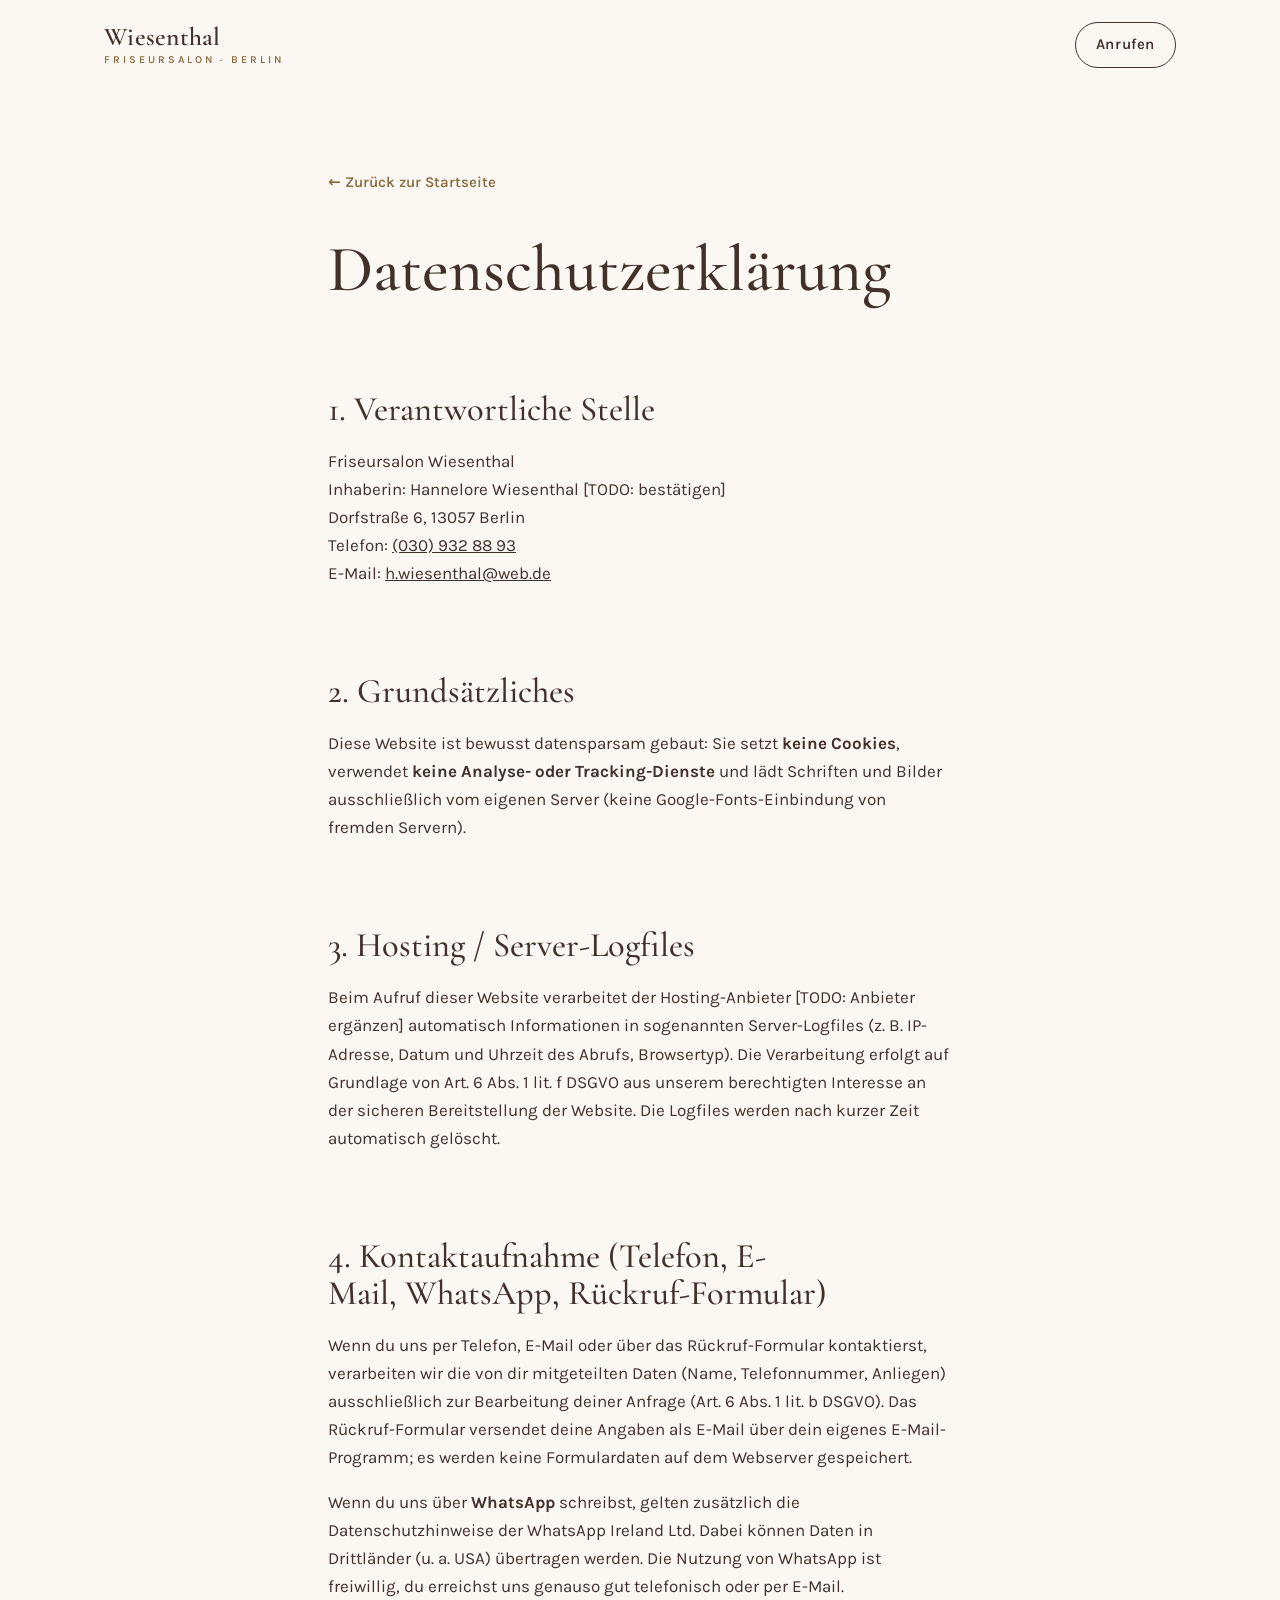
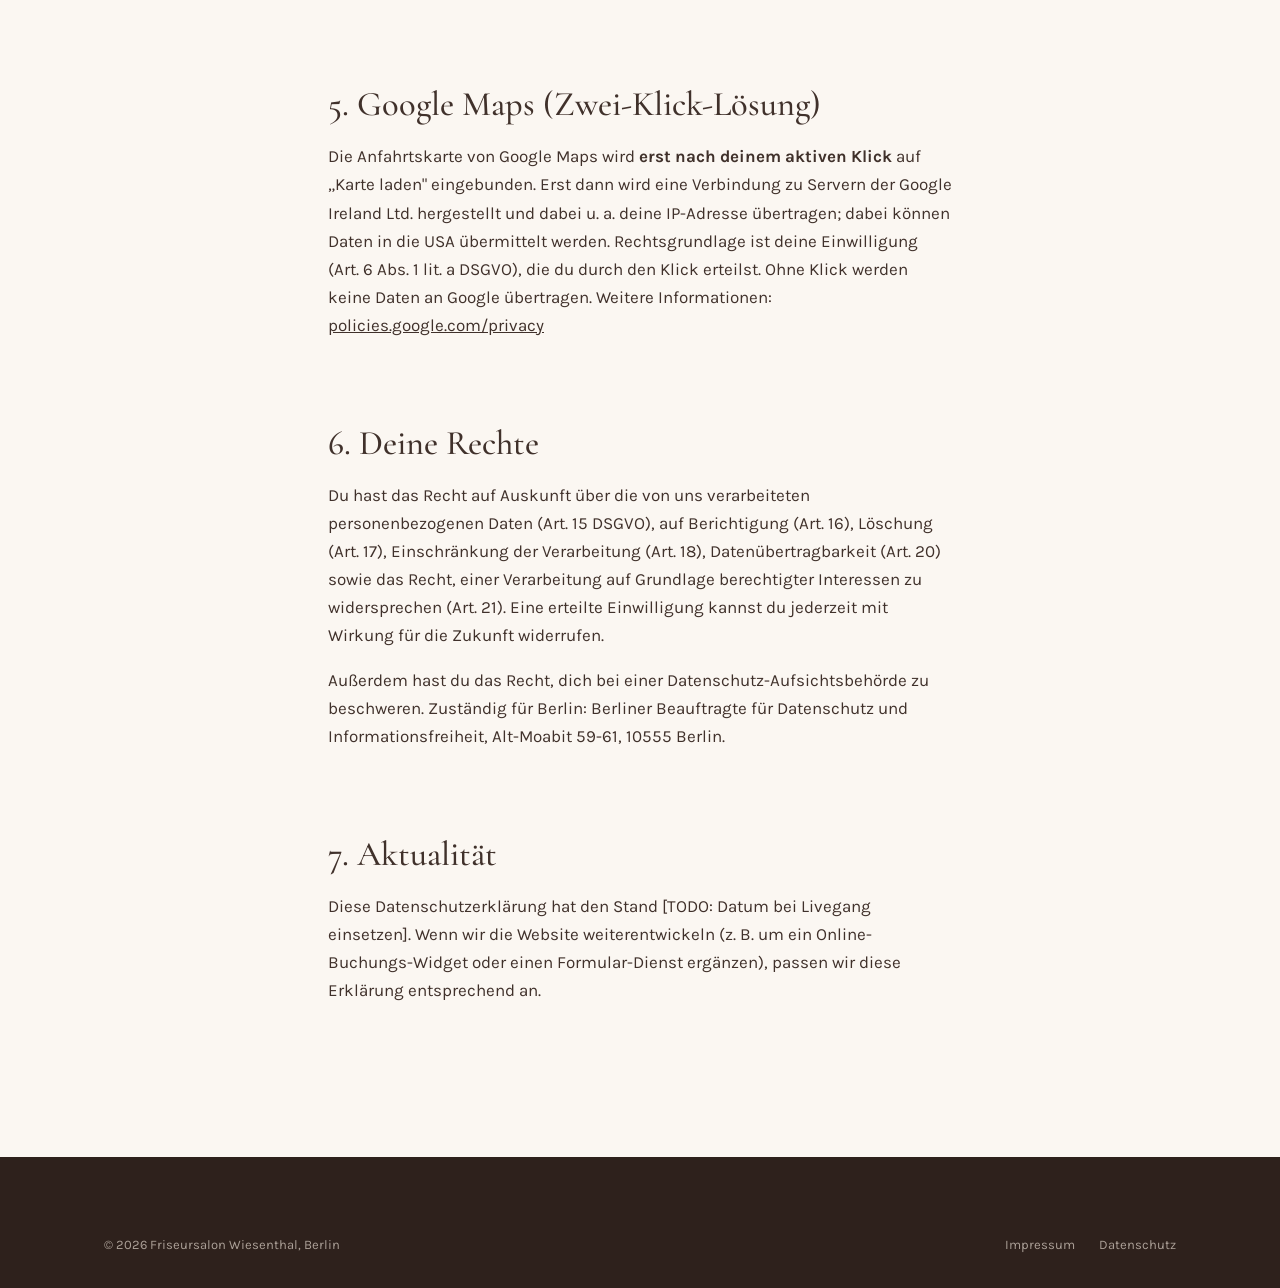
==== commit 67008976: "Redesign nach impeccable/emil-design-eng/taste-skill: AI-Tells entfernt - Display-Serif: Fraunces er" ====
--- a/datenschutz.html
+++ b/datenschutz.html
@@ -3,7 +3,7 @@
 <head>
   <meta charset="UTF-8">
   <meta name="viewport" content="width=device-width, initial-scale=1.0">
-  <title>Datenschutzerklärung — Friseursalon Wiesenthal, Berlin-Falkenberg</title>
+  <title>Datenschutzerklärung | Friseursalon Wiesenthal, Berlin-Falkenberg</title>
   <meta name="description" content="Datenschutzerklärung des Friseursalons Wiesenthal, Dorfstraße 6, 13057 Berlin-Falkenberg.">
   <meta name="robots" content="noindex, follow">
   <link rel="icon" href="favicon.svg" type="image/svg+xml">
@@ -70,12 +70,12 @@
         verarbeiten wir die von dir mitgeteilten Daten (Name, Telefonnummer, Anliegen)
         ausschließlich zur Bearbeitung deiner Anfrage (Art. 6 Abs. 1 lit. b DSGVO).
         Das Rückruf-Formular versendet deine Angaben als E-Mail über dein eigenes
-        E-Mail-Programm — es werden keine Formulardaten auf dem Webserver gespeichert.
+        E-Mail-Programm; es werden keine Formulardaten auf dem Webserver gespeichert.
       </p>
       <p>
         Wenn du uns über <strong>WhatsApp</strong> schreibst, gelten zusätzlich die
         Datenschutzhinweise der WhatsApp Ireland Ltd. Dabei können Daten in Drittländer
-        (u. a. USA) übertragen werden. Die Nutzung von WhatsApp ist freiwillig —
+        (u. a. USA) übertragen werden. Die Nutzung von WhatsApp ist freiwillig,
         du erreichst uns genauso gut telefonisch oder per E-Mail.
       </p>
 
@@ -102,7 +102,7 @@
       <p>
         Außerdem hast du das Recht, dich bei einer Datenschutz-Aufsichtsbehörde zu
         beschweren. Zuständig für Berlin: Berliner Beauftragte für Datenschutz und
-        Informationsfreiheit, Alt-Moabit 59–61, 10555 Berlin.
+        Informationsfreiheit, Alt-Moabit 59-61, 10555 Berlin.
       </p>
 
       <h2>7. Aktualität</h2>
--- a/css/style.css
+++ b/css/style.css
@@ -1,20 +1,23 @@
 /* =====================================================================
    Friseursalon Wiesenthal — Berlin-Falkenberg
-   Design-System: „Der kleine Urlaub beim Friseur"
+   Design-System v2: „Der kleine Urlaub beim Friseur"
    Porzellan · Puderrosé · Espresso · Champagner-Gold (nur Mikro-Details)
+   Überarbeitet nach impeccable / emil-design-eng / design-taste-frontend:
+   keine Eyebrow-Labels, Emphasis als Kursiv derselben Familie, Script nur
+   im Hero & Footer, ein bewusster dunkler Kontrastmoment (Stimmen).
    ===================================================================== */
 
 /* ---------- Fonts (self-hosted, DSGVO-konform — keine externen Requests) */
 @font-face {
-  font-family: 'Fraunces';
-  src: url('../assets/fonts/fraunces-var.woff2') format('woff2-variations');
+  font-family: 'Cormorant Garamond';
+  src: url('../assets/fonts/cormorant-var.woff2') format('woff2-variations');
   font-weight: 300 700;
   font-style: normal;
   font-display: swap;
 }
 @font-face {
-  font-family: 'Fraunces';
-  src: url('../assets/fonts/fraunces-italic-var.woff2') format('woff2-variations');
+  font-family: 'Cormorant Garamond';
+  src: url('../assets/fonts/cormorant-italic-var.woff2') format('woff2-variations');
   font-weight: 300 700;
   font-style: italic;
   font-display: swap;
@@ -43,25 +46,25 @@
   --blush-hell: #F5E8E3;       /* Hover-Zustände, zarte Flächen */
   --blush-tief: #DDBFB4;       /* Bild-Hintergründe, Akzentflächen */
   --espresso: #40312B;         /* Text — warmes Espresso, kein Schwarz */
-  --espresso-tief: #2E211C;    /* Footer, dunkle Flächen */
+  --espresso-tief: #2E211C;    /* Stimmen-Block, Footer */
   --espresso-soft: #6E5A50;    /* Sekundärtext */
   --gold: #A8875A;             /* Champagner-Gold — NUR Linien, Icons, Sterne */
   --gold-text: #8A6D42;        /* Gold für kleinen Text (AA-tauglich auf Porzellan) */
   --linie: #E5D8CB;            /* Hairlines */
 
   /* Typografie */
-  --font-display: 'Fraunces', Georgia, 'Times New Roman', serif;
+  --font-display: 'Cormorant Garamond', Georgia, 'Times New Roman', serif;
   --font-body: 'Karla', 'Segoe UI', system-ui, sans-serif;
   --font-script: 'Great Vibes', cursive;
 
-  /* Skala (fluid) */
+  /* Skala (fluid) — Cormorant läuft klein, daher größere Display-Stufen */
   --text-xs: 0.8125rem;
   --text-sm: 0.9375rem;
   --text-base: 1.0625rem;
   --text-lg: clamp(1.125rem, 1rem + 0.6vw, 1.375rem);
-  --text-h3: clamp(1.375rem, 1.2rem + 0.9vw, 1.75rem);
-  --text-h2: clamp(2rem, 1.5rem + 2.2vw, 3.25rem);
-  --text-h1: clamp(2.5rem, 1.8rem + 3.6vw, 4.5rem);
+  --text-h3: clamp(1.65rem, 1.4rem + 1.1vw, 2.15rem);
+  --text-h2: clamp(2.5rem, 1.9rem + 2.7vw, 4.1rem);
+  --text-h1: clamp(3.1rem, 2rem + 4vw, 4.75rem);
 
   /* Rhythmus */
   --space-section: clamp(4.5rem, 3rem + 7vw, 8.5rem);
@@ -71,8 +74,8 @@
   /* Signature: die Arch-Maske — „Tür in die Wohlfühloase" */
   --arch: 999px 999px 24px 24px / 55% 55% 24px 24px;
 
-  /* Motion (Prinzip: kurz, ease-out, transform/opacity, Feedback statt Show) */
-  --ease-out: cubic-bezier(0.22, 1, 0.36, 1);
+  /* Motion — kurze, entschlossene ease-out-Kurven (emil-design-eng) */
+  --ease-out: cubic-bezier(0.23, 1, 0.32, 1);
   --dur-fast: 150ms;
   --dur-base: 200ms;
   --dur-reveal: 250ms;
@@ -104,13 +107,23 @@
 h1, h2, h3 {
   font-family: var(--font-display);
   font-weight: 500;
-  line-height: 1.12;
-  margin: 0 0 0.6em;
-  letter-spacing: -0.01em;
+  line-height: 1.08;
+  margin: 0 0 0.55em;
+  letter-spacing: 0;
+  text-wrap: balance;
 }
 h1 { font-size: var(--text-h1); }
 h2 { font-size: var(--text-h2); }
 h3 { font-size: var(--text-h3); }
+
+/* Emphasis in Headlines: Kursiv derselben Familie, keine Fremdschrift */
+h1 em, h2 em, h3 em {
+  font-style: italic;
+  font-weight: 450;
+  /* Kursive Unterlängen (g, j, p …) nicht beschneiden */
+  line-height: 1.1;
+  padding-right: 0.05em;
+}
 
 p { margin: 0 0 1em; }
 a { color: inherit; }
@@ -144,7 +157,7 @@
   padding-inline: var(--pad-x);
 }
 
-/* Script-Akzent — NUR für einzelne emotionale Worte */
+/* Script-Akzent — NUR Hero-Headline und Footer-Claim */
 .script {
   font-family: var(--font-script);
   font-weight: 400;
@@ -153,26 +166,11 @@
   color: var(--gold-text);
 }
 
-/* Sektions-Eyebrow: kleine Gold-Zeile über Headlines */
-.eyebrow {
-  display: inline-flex;
-  align-items: center;
-  gap: 0.75rem;
-  font-size: var(--text-xs);
-  font-weight: 600;
-  letter-spacing: 0.22em;
-  text-transform: uppercase;
-  color: var(--gold-text);
-  margin-bottom: 1.1rem;
-}
-.eyebrow::before {
-  content: '';
-  width: 2.25rem;
-  height: 1px;
-  background: var(--gold);
-}
-
 section { padding-block: var(--space-section); }
+
+/* Sektions-Einleitungen: Headline + kurzer Absatz, kein Label darüber */
+.section-intro { max-width: 44rem; margin-bottom: clamp(2.25rem, 5vw, 3.5rem); }
+.section-intro p { color: var(--espresso-soft); text-wrap: pretty; }
 
 /* ---------- Scroll-Reveal (JS setzt .is-visible; einmalig) */
 .reveal {
@@ -185,7 +183,8 @@
 .no-js .reveal { opacity: 1; transform: none; }
 
 /* =====================================================================
-   BUTTONS
+   BUTTONS — Press-Feedback per scale (emil-design-eng), Hover nur auf
+   echten Pointer-Geräten
    ===================================================================== */
 .btn {
   display: inline-flex;
@@ -208,18 +207,18 @@
               background-color var(--dur-fast) var(--ease-out),
               border-color var(--dur-fast) var(--ease-out);
 }
-.btn:hover {
-  transform: translateY(-2px);
-  box-shadow: 0 10px 24px -12px rgba(64, 49, 43, 0.35);
-}
-.btn:active { transform: translateY(0); box-shadow: 0 3px 10px -8px rgba(64, 49, 43, 0.3); }
+@media (hover: hover) and (pointer: fine) {
+  .btn:hover {
+    transform: translateY(-2px);
+    box-shadow: 0 10px 24px -12px rgba(64, 49, 43, 0.35);
+  }
+  .btn--primary:hover { background: var(--espresso-tief); }
+  .btn--ghost:hover { background: var(--blush-hell); }
+}
+.btn:active { transform: scale(0.97); box-shadow: none; }
 
 .btn--primary { background: var(--espresso); color: var(--porzellan); }
-.btn--primary:hover { background: var(--espresso-tief); }
-
 .btn--ghost { border-color: var(--espresso); }
-.btn--ghost:hover { background: var(--blush-hell); }
-
 .btn--light { background: var(--porzellan); color: var(--espresso); }
 
 .btn .icon { width: 1.05em; height: 1.05em; flex: none; }
@@ -243,7 +242,7 @@
   pointer-events: none;
   transition: opacity var(--dur-fast) var(--ease-out), translate var(--dur-fast) var(--ease-out);
 }
-@media (hover: hover) {
+@media (hover: hover) and (pointer: fine) {
   .tel-tooltip:hover::after, .tel-tooltip:focus-visible::after {
     opacity: 1;
     translate: -50% 0;
@@ -251,7 +250,7 @@
 }
 
 /* =====================================================================
-   HEADER (sticky, schrumpft beim Scrollen)
+   HEADER (sticky, schrumpft beim Scrollen — IO-Sentinel statt Scroll-Event)
    ===================================================================== */
 .site-header {
   position: sticky;
@@ -277,11 +276,11 @@
 
 .logo {
   font-family: var(--font-display);
-  font-size: 1.35rem;
+  font-size: 1.6rem;
   font-weight: 600;
   letter-spacing: 0.01em;
   text-decoration: none;
-  line-height: 1.1;
+  line-height: 1.05;
 }
 .logo .logo-sub {
   display: block;
@@ -291,7 +290,7 @@
   letter-spacing: 0.28em;
   text-transform: uppercase;
   color: var(--gold-text);
-  margin-top: 0.15rem;
+  margin-top: 0.2rem;
 }
 
 .main-nav ul {
@@ -319,7 +318,9 @@
   transform-origin: left;
   transition: transform var(--dur-base) var(--ease-out);
 }
-.main-nav a:hover::after { transform: scaleX(1); }
+@media (hover: hover) and (pointer: fine) {
+  .main-nav a:hover::after { transform: scaleX(1); }
+}
 
 .header-ctas { display: flex; align-items: center; gap: 0.6rem; }
 .header-ctas .btn { padding: 0.6rem 1.25rem; }
@@ -374,8 +375,9 @@
   .main-nav a {
     display: block;
     padding: 0.85rem 0;
-    font-size: 1.1rem;
+    font-size: 1.35rem;
     font-family: var(--font-display);
+    font-weight: 500;
     border-bottom: 1px solid var(--linie);
   }
   .main-nav a::after { display: none; }
@@ -389,7 +391,7 @@
   min-height: clamp(34rem, 92svh, 52rem);
   display: flex;
   align-items: center;
-  padding-block: clamp(5rem, 10vh, 8rem);
+  padding-block: clamp(4rem, 9vh, 6rem);
   overflow: hidden;
   isolation: isolate;
 }
@@ -414,19 +416,11 @@
     linear-gradient(to top, rgba(251, 247, 242, 0.85) 0%, rgba(251, 247, 242, 0) 30%);
 }
 
-.hero-content { max-width: 38rem; }
-
-.hero-kicker {
-  font-family: var(--font-script);
-  font-size: clamp(1.6rem, 1.2rem + 1.6vw, 2.4rem);
-  color: var(--gold-text);
-  display: block;
-  margin-bottom: 0.4rem;
-  /* Script-Zeile über der Headline */
-}
-.hero h1 { margin-bottom: 0.5em; }
+.hero-content { max-width: 42rem; }
+
+.hero h1 { margin-bottom: 0.4em; }
 .hero h1 .script {
-  font-size: 1.18em;
+  font-size: 1.12em;
   line-height: 0.9;
   display: inline-block;
   padding-right: 0.12em; /* Great-Vibes-Schwung nicht abschneiden */
@@ -436,6 +430,7 @@
   color: var(--espresso-soft);
   max-width: 30rem;
   margin-bottom: 2rem;
+  text-wrap: pretty;
 }
 .hero-ctas { display: flex; flex-wrap: wrap; gap: 0.8rem; margin-bottom: 2.25rem; }
 
@@ -482,8 +477,9 @@
 }
 .salon-text .lead {
   font-family: var(--font-display);
-  font-size: var(--text-lg);
+  font-size: clamp(1.35rem, 1.15rem + 0.9vw, 1.7rem);
   font-style: italic;
+  line-height: 1.4;
   color: var(--espresso-soft);
 }
 
@@ -537,7 +533,8 @@
   border-radius: 20px;
   font-family: var(--font-display);
   font-style: italic;
-  font-size: var(--text-lg);
+  font-size: clamp(1.3rem, 1.15rem + 0.7vw, 1.6rem);
+  line-height: 1.35;
   color: var(--espresso);
 }
 .motto p { margin: 0; }
@@ -549,9 +546,10 @@
 
 /* =====================================================================
    LEISTUNGEN — nummerierte, expandierende Liste
+   (Die Nummern sind hier begründet: Kundinnen vergleichen die Kategorien
+   real der Reihe nach, die Liste ist eine bewusste Sequenz.)
    ===================================================================== */
 .services { background: var(--porzellan-tief); }
-.services-intro { max-width: 44rem; margin-bottom: 3rem; }
 
 .service-list { border-top: 1px solid var(--linie); }
 .service-item { border-bottom: 1px solid var(--linie); }
@@ -571,11 +569,14 @@
   color: inherit;
   transition: background-color var(--dur-fast) var(--ease-out);
 }
-.service-trigger:hover { background: var(--blush-hell); }
+@media (hover: hover) and (pointer: fine) {
+  .service-trigger:hover { background: var(--blush-hell); }
+}
 
 .service-no {
   font-family: var(--font-display);
-  font-size: var(--text-sm);
+  font-size: 1.05rem;
+  font-style: italic;
   color: var(--gold-text);
   font-variant-numeric: tabular-nums;
 }
@@ -583,7 +584,7 @@
   font-family: var(--font-display);
   font-size: var(--text-h3);
   font-weight: 500;
-  line-height: 1.15;
+  line-height: 1.12;
 }
 .service-price {
   font-size: var(--text-sm);
@@ -632,8 +633,6 @@
 /* =====================================================================
    TEAM — Desktop-Grid, Mobile-Scroll-Snap-Karussell
    ===================================================================== */
-.team-head { display: flex; align-items: flex-end; justify-content: space-between; gap: 2rem; margin-bottom: 3rem; }
-
 .team-track {
   display: grid;
   grid-template-columns: repeat(4, 1fr);
@@ -642,12 +641,12 @@
 .team-card { text-align: center; }
 .team-card .arch { aspect-ratio: 3 / 3.9; margin-bottom: 1.1rem; background: var(--blush); }
 .team-card .arch img { transition: transform var(--dur-base) var(--ease-out); }
-@media (hover: hover) {
+@media (hover: hover) and (pointer: fine) {
   .team-card:hover .arch img { transform: scale(1.04); }
 }
 .team-name {
   font-family: var(--font-display);
-  font-size: 1.3rem;
+  font-size: 1.55rem;
   font-weight: 500;
   margin: 0 0 0.15rem;
 }
@@ -773,7 +772,7 @@
 }
 .gallery-grid .arch { aspect-ratio: 7 / 8.8; }
 .gallery-grid .arch img { transition: transform var(--dur-base) var(--ease-out); }
-@media (hover: hover) {
+@media (hover: hover) and (pointer: fine) {
   .gallery-grid .arch:hover img { transform: scale(1.04); }
 }
 
@@ -793,48 +792,52 @@
 }
 
 /* =====================================================================
-   STIMMEN / GOOGLE
-   ===================================================================== */
-.voices { text-align: center; }
+   STIMMEN / GOOGLE — der eine bewusste dunkle Moment der Seite:
+   Abendlicht im Salon. Ein Themenwechsel als Komposition, nicht als Deko.
+   ===================================================================== */
+.voices {
+  background: var(--espresso-tief);
+  color: #F3EAE0;
+  text-align: center;
+}
 .voices .wrap { max-width: 52rem; }
 .big-quote {
   position: relative;
-  margin: 0 0 2rem;
-  padding-top: 3.5rem;
-}
-.big-quote::before {
-  content: '\201E';
-  position: absolute;
-  top: -1.2rem;
-  left: 50%;
-  translate: -50%;
-  font-family: var(--font-script);
-  font-size: 7rem;
-  line-height: 1;
-  color: var(--blush-tief);
-  pointer-events: none;
+  margin: 0 0 2.25rem;
 }
 .big-quote p {
   font-family: var(--font-display);
   font-style: italic;
-  font-size: clamp(1.4rem, 1.1rem + 1.6vw, 2.1rem);
-  line-height: 1.35;
+  font-size: clamp(1.7rem, 1.3rem + 2vw, 2.7rem);
+  line-height: 1.3;
   margin-bottom: 1.5rem;
-}
-.big-quote .stars { justify-content: center; display: flex; margin-bottom: 1rem; }
+  color: var(--porzellan);
+  text-wrap: balance;
+}
+.big-quote .stars { justify-content: center; display: flex; margin-bottom: 1.5rem; }
 .big-quote .stars svg { width: 18px; height: 18px; }
 .big-quote cite {
   font-style: normal;
   font-size: var(--text-sm);
   letter-spacing: 0.08em;
-  color: var(--espresso-soft);
+  color: var(--blush-tief);
+}
+.voices .btn--ghost {
+  border-color: rgba(243, 234, 224, 0.5);
+  color: #F3EAE0;
+}
+@media (hover: hover) and (pointer: fine) {
+  .voices .btn--ghost:hover {
+    background: rgba(243, 234, 224, 0.1);
+    box-shadow: none;
+  }
 }
 
 /* =====================================================================
    FAQ
    ===================================================================== */
 .faq .wrap { max-width: 46rem; }
-.faq-list { border-top: 1px solid var(--linie); margin-top: 3rem; }
+.faq-list { border-top: 1px solid var(--linie); margin-top: clamp(2rem, 4vw, 3rem); }
 .faq-item { border-bottom: 1px solid var(--linie); }
 .faq-trigger {
   display: flex;
@@ -848,12 +851,15 @@
   cursor: pointer;
   text-align: left;
   font-family: var(--font-display);
-  font-size: 1.2rem;
+  font-size: 1.4rem;
   font-weight: 500;
+  line-height: 1.25;
   color: inherit;
   transition: color var(--dur-fast) var(--ease-out);
 }
-.faq-trigger:hover { color: var(--gold-text); }
+@media (hover: hover) and (pointer: fine) {
+  .faq-trigger:hover { color: var(--gold-text); }
+}
 .faq-trigger .service-chevron { flex: none; }
 .faq-trigger[aria-expanded="true"] .service-chevron { transform: rotate(180deg); border-color: var(--gold); }
 .faq-panel {
@@ -950,12 +956,14 @@
   text-decoration: none;
   transition: transform var(--dur-fast) var(--ease-out), box-shadow var(--dur-fast) var(--ease-out), border-color var(--dur-fast) var(--ease-out);
 }
-.contact-way:hover {
-  transform: translateY(-2px);
-  box-shadow: 0 12px 28px -16px rgba(64, 49, 43, 0.3);
-  border-color: var(--blush-tief);
-}
-.contact-way:active { transform: translateY(0); }
+@media (hover: hover) and (pointer: fine) {
+  .contact-way:hover {
+    transform: translateY(-2px);
+    box-shadow: 0 12px 28px -16px rgba(64, 49, 43, 0.3);
+    border-color: var(--blush-tief);
+  }
+}
+.contact-way:active { transform: scale(0.98); }
 .contact-way .icon {
   width: 2.75rem; height: 2.75rem;
   flex: none;
@@ -970,7 +978,7 @@
 .contact-way span { font-size: var(--text-sm); color: var(--espresso-soft); }
 
 .hours-card { border-top: 1px solid var(--blush-tief); padding-top: 1.75rem; }
-.hours-card h3 { font-size: 1.2rem; }
+.hours-card h3 { font-size: 1.5rem; }
 .hours-table { width: 100%; border-collapse: collapse; font-size: var(--text-sm); }
 .hours-table td { padding: 0.3rem 0; vertical-align: top; }
 .hours-table td:last-child { text-align: right; font-weight: 600; }
@@ -1053,7 +1061,7 @@
   padding-bottom: 2.5rem;
   border-bottom: 1px solid rgba(239, 229, 218, 0.15);
 }
-.footer-brand .logo { color: var(--porzellan); font-size: 1.5rem; }
+.footer-brand .logo { color: var(--porzellan); font-size: 1.8rem; }
 .footer-brand .logo-sub { color: var(--gold); }
 .footer-claim {
   font-family: var(--font-script);
@@ -1091,7 +1099,7 @@
 }
 
 /* =====================================================================
-   STICKY MOBILE CTA (erscheint nach 60 % Scroll-Tiefe)
+   STICKY MOBILE CTA (erscheint ab der Galerie, IO-gesteuert)
    ===================================================================== */
 .mobile-cta {
   position: fixed;
@@ -1126,6 +1134,7 @@
 .mobile-cta .cta-close svg { width: 1rem; height: 1rem; }
 @media (max-width: 56rem) {
   .mobile-cta { display: flex; }
+  .mobile-cta[hidden] { display: none; }
 }
 
 /* =====================================================================
